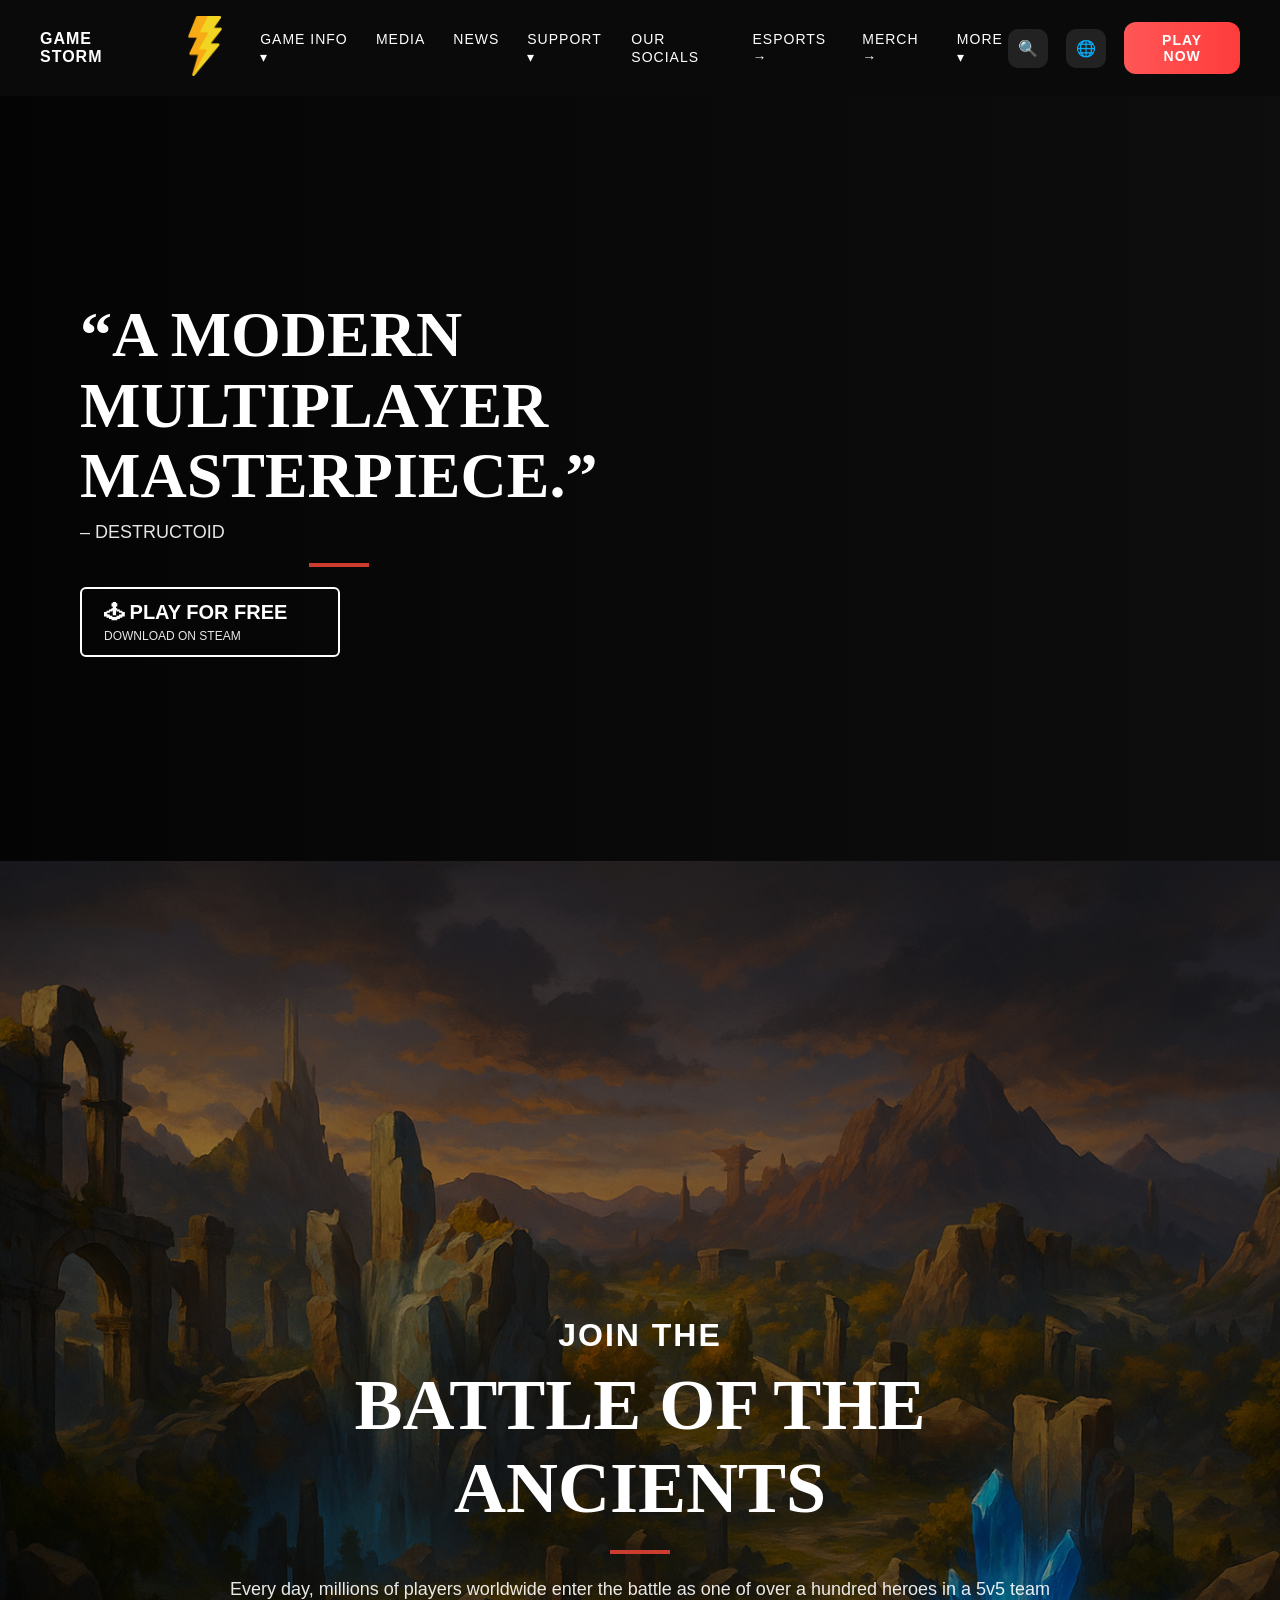
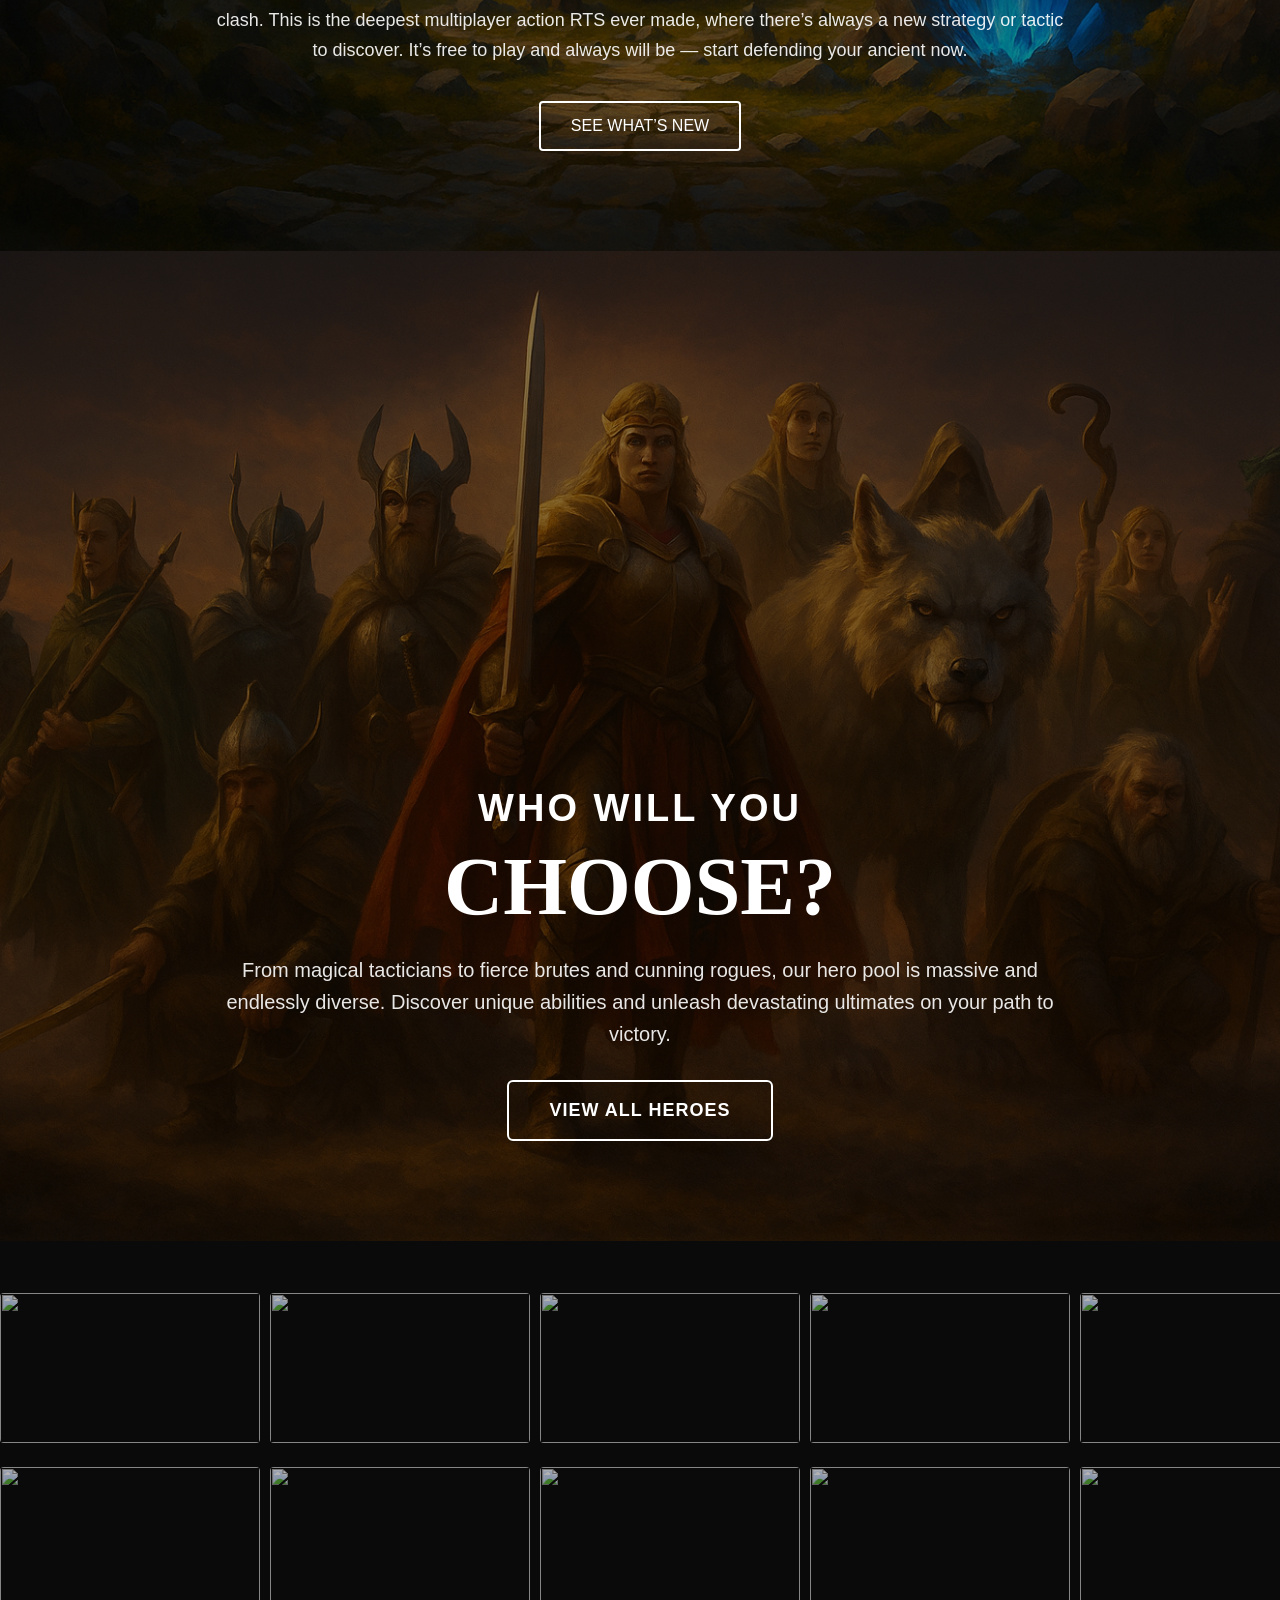
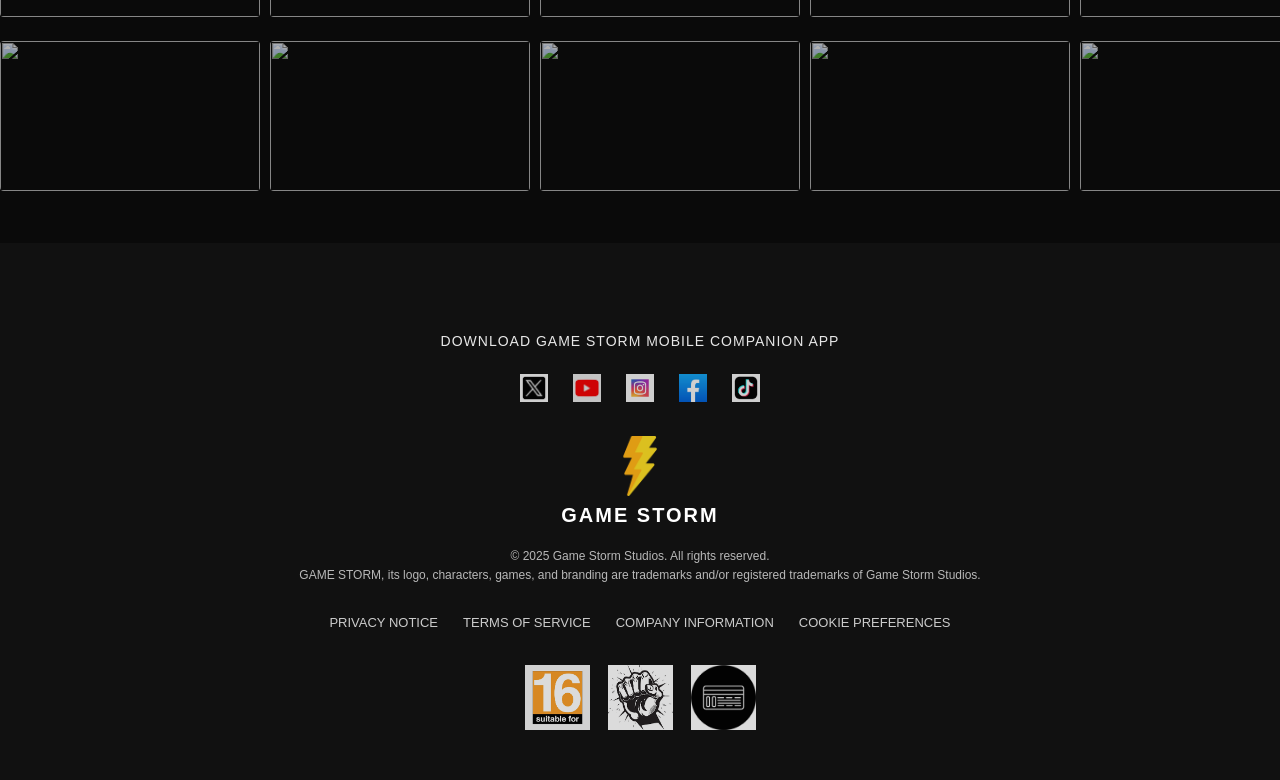
==== index.html @ b0ce5742 "Initial commit" ====
<!DOCTYPE html>
<html lang="en">

<head>
    <meta charset="UTF-8" />
    <meta name="viewport" content="width=device-width, initial-scale=1.0" />
    <link rel="stylesheet" href="style.css" />
    <title>GameStorm</title>
</head>

<body>
    <nav class="navbar">
        <div class="nav-left">

            <div class="logo">GAME STORM</div>
            <div class="logo"><img src="images/logo-icon.png" alt="" class="logo-icon"></div>

            <ul class="nav-links">

                <li class="dropdown">
                    <a href="#">GAME INFO ▾</a>
                    <ul class="dropdown-menu">
                        <li><a href="#">ABOUT</a></li>
                        <li><a href="#">AGENTS</a></li>
                        <li><a href="#">MAPS</a></li>
                    </ul>
                </li>

                <li><a href="#">MEDIA</a></li>
                <li><a href="#">NEWS</a></li>

                <li class="dropdown">
                    <a href="#">SUPPORT ▾</a>
                    <ul class="dropdown-menu">
                        <li><a href="#">SPECS</a></li>
                        <li><a href="#">SUPPORT →</a></li>
                        <li><a href="#">COMMUNITY CODE</a></li>
                    </ul>
                </li>

                <li><a href="#">OUR SOCIALS</a></li>
                <li><a href="#">ESPORTS →</a></li>
                <li><a href="#">MERCH →</a></li>

                <li class="dropdown">
                    <a href="#">MORE ▾</a>
                    <ul class="dropdown-menu">
                        <li><a href="#">CAREERS</a></li>
                        <li><a href="#">BLOG</a></li>
                    </ul>
                </li>

            </ul>
        </div>

        <div class="nav-right">
            <div class="icon search">🔍</div>
            <div class="icon globe">🌐</div>
            <button class="play-btn">PLAY NOW</button>
        </div>
    </nav>

    <section class="hero-section">

        <video class="bg-video" autoplay loop muted playsinline>
            <source src="images/videoplayback.mp4" type="video/mp4">
        </video>

        <div class="overlay"></div>

        <div class="hero-content">
            <h1>“A MODERN<br>MULTIPLAYER<br>MASTERPIECE.”</h1>
            <p class="author">– DESTRUCTOID</p>

            <div class="underline"></div>

            <button class="play-btn-hero">
                🕹 PLAY FOR FREE
                <span>DOWNLOAD ON STEAM</span>
            </button>
        </div>
    </section>

    <section class="ancients-section">
        <div class="ancients-bg"></div>

        <div class="ancients-content">
            <h3>JOIN THE</h3>
            <h1>BATTLE OF THE ANCIENTS</h1>

            <div class="underline"></div>

            <p>
                Every day, millions of players worldwide enter the battle as one of over a hundred
                heroes in a 5v5 team clash. This is the deepest multiplayer action RTS ever made,
                where there’s always a new strategy or tactic to discover. It’s free to play and
                always will be — start defending your ancient now.
            </p>

            <button class="see-news-btn">SEE WHAT’S NEW</button>
        </div>
    </section>

    <section class="choose-section">
        <div class="choose-bg"></div>

        <div class="choose-content">
            <h3>WHO WILL YOU</h3>
            <h1>CHOOSE?</h1>

            <p>
                From magical tacticians to fierce brutes and cunning rogues, our hero pool is massive
                and endlessly diverse. Discover unique abilities and unleash devastating ultimates
                on your path to victory.
            </p>

            <button class="view-heroes-btn">VIEW ALL HEROES</button>
        </div>
    </section>

    <section class="heroes-slider">

        <div class="heroes-container">

            <div class="slide-row row1">
                <div class="hero"><img
                        src="https://cdn.steamstatic.com/apps/dota2/images/dota_react/heroes/pudge.png"><span>PUDGE</span>
                </div>
                <div class="hero"><img
                        src="https://cdn.steamstatic.com/apps/dota2/images/dota_react/heroes/razor.png"><span>RAZOR</span>
                </div>
                <div class="hero"><img
                        src="https://cdn.steamstatic.com/apps/dota2/images/dota_react/heroes/sand_king.png"><span>SAND
                        KING</span></div>
                <div class="hero"><img
                        src="https://cdn.steamstatic.com/apps/dota2/images/dota_react/heroes/storm_spirit.png"><span>STORM
                        SPIRIT</span></div>
                <div class="hero"><img
                        src="https://cdn.steamstatic.com/apps/dota2/images/dota_react/heroes/sand_king.png"><span>SAND
                        KING</span></div>
                <div class="hero"><img
                        src="https://cdn.steamstatic.com/apps/dota2/images/dota_react/heroes/storm_spirit.png"><span>STORM
                        SPIRIT</span></div>

                <div class="hero"><img
                        src="https://cdn.steamstatic.com/apps/dota2/images/dota_react/heroes/pudge.png"><span>PUDGE</span>
                </div>
                <div class="hero"><img
                        src="https://cdn.steamstatic.com/apps/dota2/images/dota_react/heroes/razor.png"><span>RAZOR</span>
                </div>
                <div class="hero"><img
                        src="https://cdn.steamstatic.com/apps/dota2/images/dota_react/heroes/sand_king.png"><span>SAND
                        KING</span></div>
                <div class="hero"><img
                        src="https://cdn.steamstatic.com/apps/dota2/images/dota_react/heroes/storm_spirit.png"><span>STORM
                        SPIRIT</span></div>
                <div class="hero"><img
                        src="https://cdn.steamstatic.com/apps/dota2/images/dota_react/heroes/sand_king.png"><span>SAND
                        KING</span></div>
                <div class="hero"><img
                        src="https://cdn.steamstatic.com/apps/dota2/images/dota_react/heroes/storm_spirit.png"><span>STORM
                        SPIRIT</span></div>
            </div>

            <div class="slide-row row2">
                <div class="hero"><img
                        src="https://cdn.steamstatic.com/apps/dota2/images/dota_react/heroes/skeleton_king.png"><span>WRAITH
                        KING</span></div>
                <div class="hero"><img
                        src="https://cdn.steamstatic.com/apps/dota2/images/dota_react/heroes/batrider.png"><span>BATRIDER</span>
                </div>
                <div class="hero"><img
                        src="https://cdn.steamstatic.com/apps/dota2/images/dota_react/heroes/enigma.png"><span>ENIGMA</span>
                </div>
                <div class="hero"><img
                        src="https://cdn.steamstatic.com/apps/dota2/images/dota_react/heroes/lion.png"><span>LION</span>
                </div>
                <div class="hero"><img
                        src="https://cdn.steamstatic.com/apps/dota2/images/dota_react/heroes/enigma.png"><span>ENIGMA</span>
                </div>
                <div class="hero"><img
                        src="https://cdn.steamstatic.com/apps/dota2/images/dota_react/heroes/lion.png"><span>LION</span>
                </div>

                <div class="hero"><img
                        src="https://cdn.steamstatic.com/apps/dota2/images/dota_react/heroes/skeleton_king.png"><span>WRAITH
                        KING</span></div>
                <div class="hero"><img
                        src="https://cdn.steamstatic.com/apps/dota2/images/dota_react/heroes/batrider.png"><span>BATRIDER</span>
                </div>
                <div class="hero"><img
                        src="https://cdn.steamstatic.com/apps/dota2/images/dota_react/heroes/enigma.png"><span>ENIGMA</span>
                </div>
                <div class="hero"><img
                        src="https://cdn.steamstatic.com/apps/dota2/images/dota_react/heroes/lion.png"><span>LION</span>
                </div>
                <div class="hero"><img
                        src="https://cdn.steamstatic.com/apps/dota2/images/dota_react/heroes/enigma.png"><span>ENIGMA</span>
                </div>
                <div class="hero"><img
                        src="https://cdn.steamstatic.com/apps/dota2/images/dota_react/heroes/lion.png"><span>LION</span>
                </div>
            </div>

            <div class="slide-row row3">
                <div class="hero"><img
                        src="https://cdn.steamstatic.com/apps/dota2/images/dota_react/heroes/weaver.png"><span>WEAVER</span>
                </div>
                <div class="hero"><img
                        src="https://cdn.steamstatic.com/apps/dota2/images/dota_react/heroes/tinker.png"><span>TINKER</span>
                </div>
                <div class="hero"><img
                        src="https://cdn.steamstatic.com/apps/dota2/images/dota_react/heroes/bounty_hunter.png"><span>BOUNTY
                        HUNTER</span></div>
                <div class="hero"><img
                        src="https://cdn.steamstatic.com/apps/dota2/images/dota_react/heroes/death_prophet.png"><span>DEATH
                        PROPHET</span></div>
                <div class="hero"><img
                        src="https://cdn.steamstatic.com/apps/dota2/images/dota_react/heroes/luna.png"><span>LUNA</span>
                </div>
                <div class="hero"><img
                        src="https://cdn.steamstatic.com/apps/dota2/images/dota_react/heroes/crystal_maiden.png"><span>CRYSTAL
                        MAIDEN</span></div>
                <div class="hero"><img
                        src="https://cdn.steamstatic.com/apps/dota2/images/dota_react/heroes/weaver.png"><span>WEAVER</span>
                </div>
                <div class="hero"><img
                        src="https://cdn.steamstatic.com/apps/dota2/images/dota_react/heroes/tinker.png"><span>TINKER</span>
                </div>
                <div class="hero"><img
                        src="https://cdn.steamstatic.com/apps/dota2/images/dota_react/heroes/bounty_hunter.png"><span>BOUNTY
                        HUNTER</span></div>
                <div class="hero"><img
                        src="https://cdn.steamstatic.com/apps/dota2/images/dota_react/heroes/death_prophet.png"><span>DEATH
                        PROPHET</span></div>
                <div class="hero"><img
                        src="https://cdn.steamstatic.com/apps/dota2/images/dota_react/heroes/luna.png"><span>LUNA</span>
                </div>
                <div class="hero"><img
                        src="https://cdn.steamstatic.com/apps/dota2/images/dota_react/heroes/crystal_maiden.png"><span>CRYSTAL
                        MAIDEN</span></div>
            </div>

        </div>

    </section>

    <footer class="gs-footer">

        <div class="gs-footer-download">
            DOWNLOAD GAME STORM MOBILE COMPANION APP
        </div>

        <div class="gs-socials">
            <a href="#"><img src="images/x-icon.png" alt="Twitter"></a>
            <a href="#"><img src="images/youtube.jpeg" alt="YouTube"></a>
            <a href="#"><img src="images/insta-icon.avif" alt="Instagram"></a>
            <a href="#"><img src="images/facebook-icon.avif" alt="Facebook"></a>
            <a href="#"><img src="images/tiktok-icon.avif" alt="TikTok"></a>
        </div>

        <div class="gs-footer-logo">
            <img src="images/logo-icon.png" alt="Game Storm Logo">
            <h2>GAME STORM</h2>
        </div>

        <p class="gs-legal">
            © 2025 Game Storm Studios. All rights reserved.<br>
            GAME STORM, its logo, characters, games, and branding are trademarks and/or
            registered trademarks of Game Storm Studios.
        </p>

        <div class="gs-footer-links">
            <a href="#">PRIVACY NOTICE</a>
            <a href="#">TERMS OF SERVICE</a>
            <a href="#">COMPANY INFORMATION</a>
            <a href="#">COOKIE PREFERENCES</a>
        </div>

        <div class="gs-rating">
            <img src="images/16-icon.png" alt="16+ Rating">
            <img src="images/violence-icon.png" alt="Violence">
            <img src="images/in-game-purchase-icon.avif" alt="In-Game Purchases">
        </div>

    </footer>


</body>

</html>
---- style.css ----
* {
    margin: 0;
    padding: 0;
    box-sizing: border-box;
    font-family: Arial, sans-serif;
}

body {
    background: #111;
}

.navbar {
    width: 100%;
    padding: 16px 40px;
    background: #0a0a0a;
    display: flex;
    justify-content: space-between;
    align-items: center;
    color: white;
    position: sticky;
    top: 0;
}

.nav-left {
    display: flex;
    align-items: center;
    gap: 25px;
}

.logo {
    font-weight: bold;
    letter-spacing: 1px;
    cursor: pointer;
}

.logo-icon {
    height: 60px;
    width: 60px;
}

.nav-links {
    list-style: none;
    display: flex;
    gap: 28px;
}

.nav-links li a {
    color: #fff;
    text-decoration: none;
    font-size: 14px;
    letter-spacing: 1px;
    position: relative;
}

.nav-links li a::after {
    content: "";
    position: absolute;
    bottom: -5px;
    left: 0;
    width: 0;
    height: 2px;
    background: #e84855;
    transition: 0.3s;
}

.nav-links li a:hover::after {
    width: 100%;
}

.dropdown {
    position: relative;
}

.dropdown-menu {
    position: absolute;
    top: 30px;
    left: 0;
    background: #1b1b1b;
    padding: 15px 0;
    width: 180px;
    opacity: 0;
    transform: translateY(10px);
    pointer-events: none;
    transition: 0.25s ease-out;
}

.dropdown-menu li {
    list-style: none;
}

.dropdown-menu li a {
    padding: 10px 20px;
    display: block;
    font-size: 13px;
    color: #ddd;
}

.dropdown-menu li a:hover {
    background: #2c2c2c;
    color: white;
}

.dropdown:hover .dropdown-menu {
    opacity: 1;
    transform: translateY(0px);
    pointer-events: auto;
}

.nav-right {
    display: flex;
    align-items: center;
    gap: 18px;
}

.icon {
    background: #222;
    padding: 10px;
    border-radius: 10px;
    cursor: pointer;
    font-size: 16px;
}

.play-btn {
    background: linear-gradient(to right, #ff5656, #ff3c3c);
    border: none;
    padding: 10px 26px;
    border-radius: 12px;
    color: white;
    font-size: 14px;
    cursor: pointer;
    font-weight: bold;
    letter-spacing: 1px;
    transition: 0.2s;
}

.play-btn:hover {
    transform: scale(1.05);
}

.hero-section {
    position: relative;
    width: 100%;
    height: 85vh;
    overflow: hidden;
    color: #fff;
    display: flex;
    align-items: center;
    padding-left: 80px;
}

.bg-video {
    position: absolute;
    top: 0;
    left: 0;
    width: 100%;
    height: 100%;
    object-fit: cover;
    filter: brightness(70%);
    z-index: -2;
}

.overlay {
    position: absolute;
    top: 0;
    left: 0;
    width: 100%;
    height: 100%;
    background: linear-gradient(to right, rgba(0, 0, 0, 0.75), rgba(0, 0, 0, 0.2));
    z-index: -1;
}

.hero-content h1 {
    font-size: 64px;
    font-weight: 900;
    line-height: 1.1;
    margin-bottom: 10px;
    font-family: serif;
}

.author {
    font-size: 18px;
    margin-top: 10px;
    opacity: 0.9;
}

.underline {
    width: 70px;
    height: 4px;
    background: #d43c2a;
    margin-top: 15px;
    margin-bottom: 30px;
}

.play-btn-hero {
    background: transparent;
    color: white;
    border: 2px solid white;
    padding: 12px 22px;
    font-size: 20px;
    cursor: pointer;
    border-radius: 6px;
    transition: 0.3s;
    font-weight: bold;
    display: flex;
    flex-direction: column;
    width: 260px;
}

.play-btn-hero span {
    font-size: 12px;
    margin-top: 5px;
    font-weight: normal;
    opacity: 0.9;
}

.play-btn-hero:hover {
    background: rgba(255, 255, 255, 0.1);
    transform: scale(1.03);
}

.ancients-section {
    position: relative;
    width: 100%;
    height: 110vh;
    overflow: hidden;
    color: white;
    display: flex;
    align-items: flex-end;
    justify-content: center;
    padding-bottom: 80px;
}

.ancients-bg {
    position: absolute;
    top: 0;
    left: 0;
    width: 100%;
    height: 100%;
    background: url('images/ancient-bg.png') no-repeat center/cover;
    filter: brightness(55%);
    z-index: -1;
}

.ancients-content {
    text-align: center;
    max-width: 900px;
    padding: 20px;
}

.ancients-content h3 {
    font-size: 32px;
    font-weight: 700;
    letter-spacing: 2px;
}

.ancients-content h1 {
    font-size: 72px;
    font-weight: 900;
    font-family: serif;
    margin: 10px 0;
}

.underline {
    width: 60px;
    height: 4px;
    background: #cc3d2f;
    margin: 20px auto;
}

.ancients-content p {
    font-size: 18px;
    line-height: 1.7;
    opacity: 0.9;
}

.see-news-btn {
    margin-top: 35px;
    background: transparent;
    border: 2px solid white;
    padding: 14px 30px;
    font-size: 16px;
    cursor: pointer;
    border-radius: 4px;
    color: white;
    transition: 0.3s;
}

.see-news-btn:hover {
    background: rgba(255, 255, 255, 0.15);
    transform: scale(1.05);
}

.choose-section {
    position: relative;
    width: 100%;
    height: 110vh;
    overflow: hidden;
    color: white;
    display: flex;
    align-items: flex-end;
    justify-content: center;
    padding-bottom: 80px;
    margin-top: 0;
}

.choose-bg {
    position: absolute;
    top: 0;
    left: 0;
    width: 100%;
    height: 100%;
    background: url("images/poster.png") no-repeat center/cover;
    filter: brightness(55%);
    z-index: -1;
}

.choose-content {
    text-align: center;
    max-width: 900px;
    padding: 20px;
}

.choose-content h3 {
    font-size: 38px;
    font-weight: 700;
    letter-spacing: 3px;
}

.choose-content h1 {
    font-size: 82px;
    font-weight: 900;
    font-family: serif;
    margin: 10px 0 20px;
}

.choose-content p {
    font-size: 20px;
    line-height: 1.6;
    max-width: 850px;
    margin: auto;
    opacity: 0.9;
    margin-bottom: 30px;
}

.view-heroes-btn {
    background: transparent;
    border: 2px solid white;
    padding: 18px 40px;
    font-size: 18px;
    cursor: pointer;
    border-radius: 6px;
    color: white;
    transition: 0.3s ease;
    font-weight: bold;
    letter-spacing: 1px;
}

.view-heroes-btn:hover {
    background: rgba(255, 255, 255, 0.15);
    transform: scale(1.05);
}

.heroes-slider {
    width: 100%;
    background: #0a0a0a;
    padding: 40px 0;
    overflow: hidden;
}

.heroes-container {
    width: 100%;
    overflow: hidden;
}

.slide-row {
    display: flex;
    gap: 10px;
    padding: 12px 0;
    width: max-content;
}

.row1 {
    animation: slide-left 26s linear infinite;
}

.row2 {
    animation: slide-right 30s linear infinite;
}

.row3 {
    animation: slide-left 34s linear infinite;
}

.hero {
    position: relative;
    min-width: 260px;
    height: 150px;
    overflow: hidden;
    border-radius: 4px;
}

.hero img {
    width: 100%;
    height: 100%;
    object-fit: cover;
    transition: 0.3s;
    filter: brightness(70%);
}

.hero:hover img {
    transform: scale(1.08);
    filter: brightness(100%);
}

.hero span {
    position: absolute;
    bottom: 10px;
    left: 10px;
    color: #fff;
    font-weight: bold;
    font-size: 18px;
    opacity: 0;
    transition: 0.3s;
    text-shadow: 0px 0px 8px black;
}

.hero:hover span {
    opacity: 1;
}

@keyframes slide-left {
    0% {
        transform: translateX(0);
    }

    100% {
        transform: translateX(-50%);
    }
}

@keyframes slide-right {
    0% {
        transform: translateX(-50%);
    }

    100% {
        transform: translateX(0);
    }
}
.gs-footer {
    width: 100%;
    color: white;
    text-align: center;
    padding: 50px 20px;
    margin-top: 40px;
}

.gs-footer-download {
    font-size: 14px;
    letter-spacing: 1px;
    opacity: 0.9;
    margin-bottom: 25px;
}

.gs-socials {
    display: flex;
    justify-content: center;
    gap: 25px;
    margin-bottom: 30px;
}

.gs-socials img {
    width: 28px;
    height: 28px;
    opacity: 0.8;
    cursor: pointer;
    transition: 0.3s ease;
}

.gs-socials img:hover {
    opacity: 1;
    transform: scale(1.1);
}

.gs-footer-logo {
    margin: 20px 0 10px;
    display: flex;
    flex-direction: column;
    align-items: center;
    gap: 8px;
}

.gs-footer-logo img {
    width: 60px;
    opacity: 0.9;
}

.gs-footer-logo h2 {
    font-size: 20px;
    font-weight: 800;
    letter-spacing: 2px;
}

.gs-legal {
    font-size: 12px;
    opacity: 0.7;
    margin: 20px 0 30px;
    line-height: 1.6;
}

.gs-footer-links {
    display: flex;
    justify-content: center;
    gap: 25px;
    margin-bottom: 35px;
    flex-wrap: wrap;
}

.gs-footer-links a {
    color: #ccc;
    font-size: 13px;
    text-decoration: none;
    transition: 0.3s;
}

.gs-footer-links a:hover {
    color: white;
}

.gs-rating {
    display: flex;
    justify-content: center;
    gap: 18px;
}

.gs-rating img {
    width: 65px;
    height: auto;
    opacity: 0.85;
}
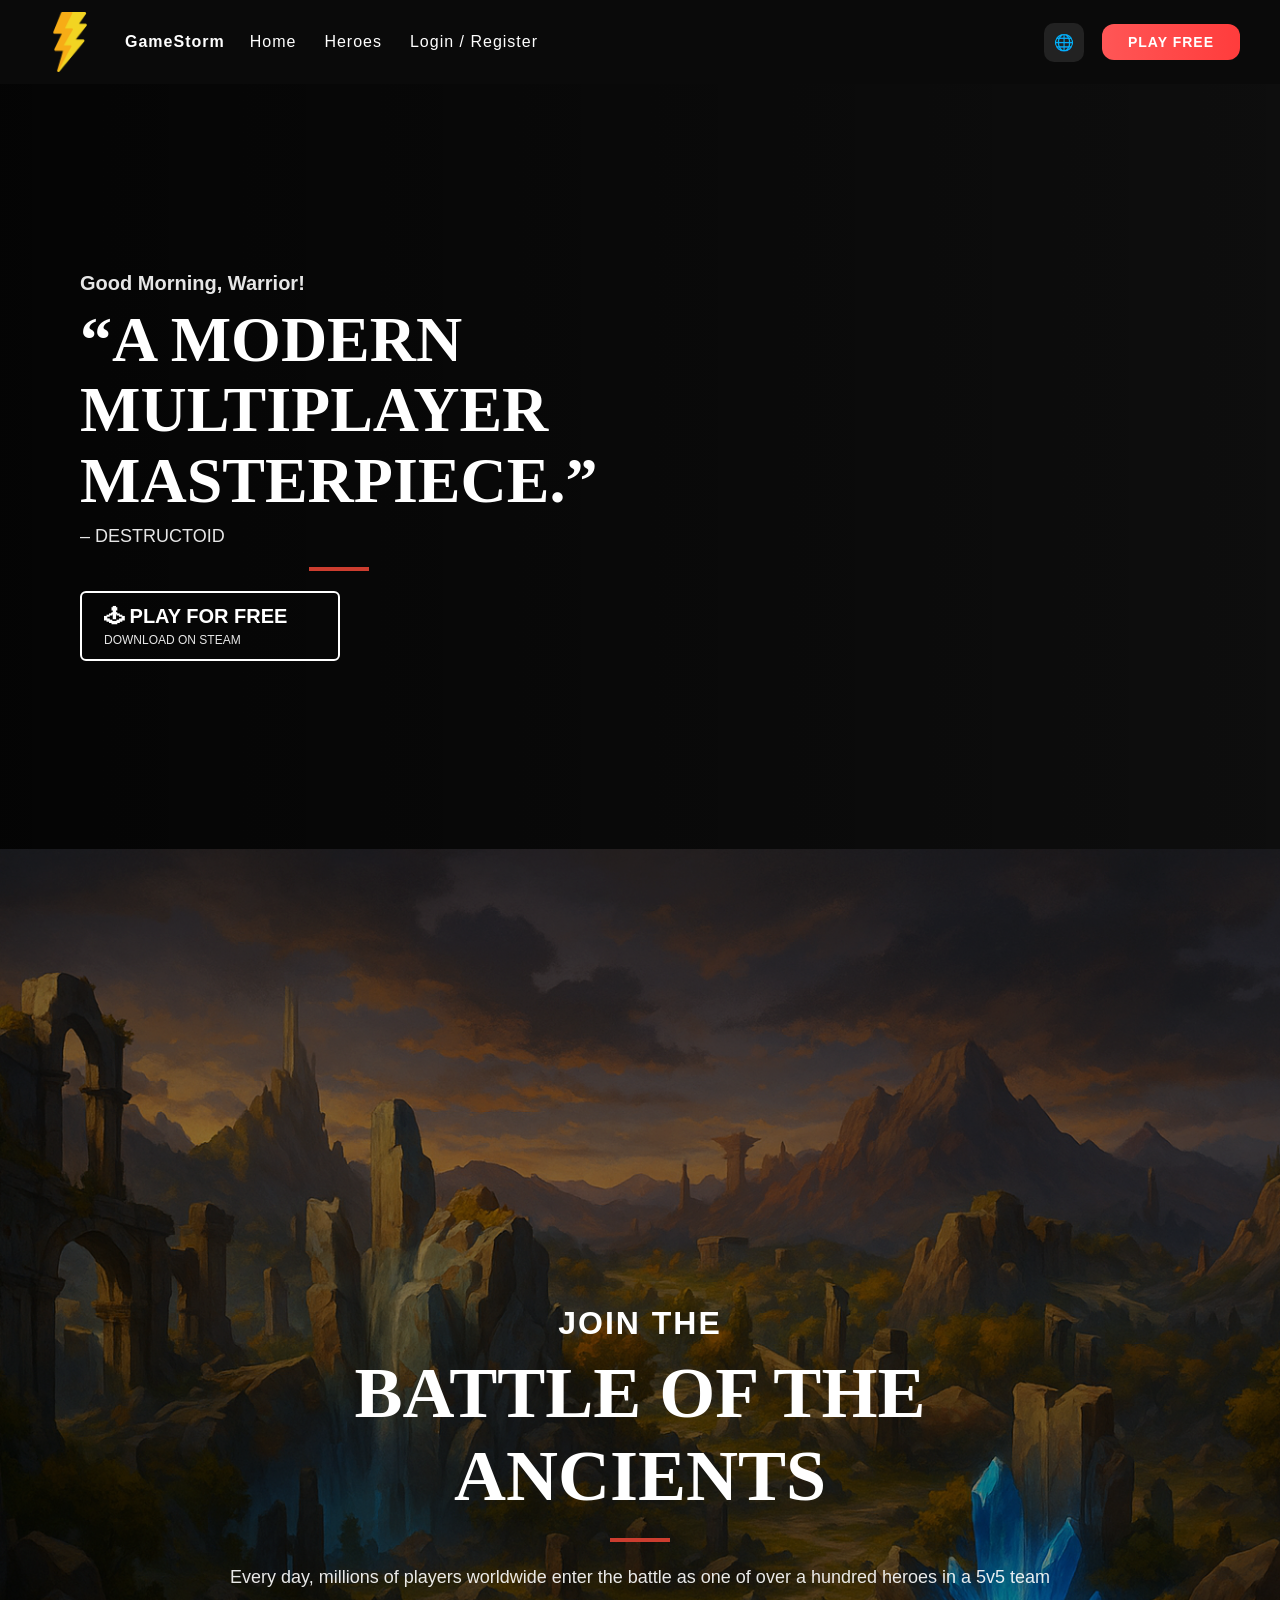
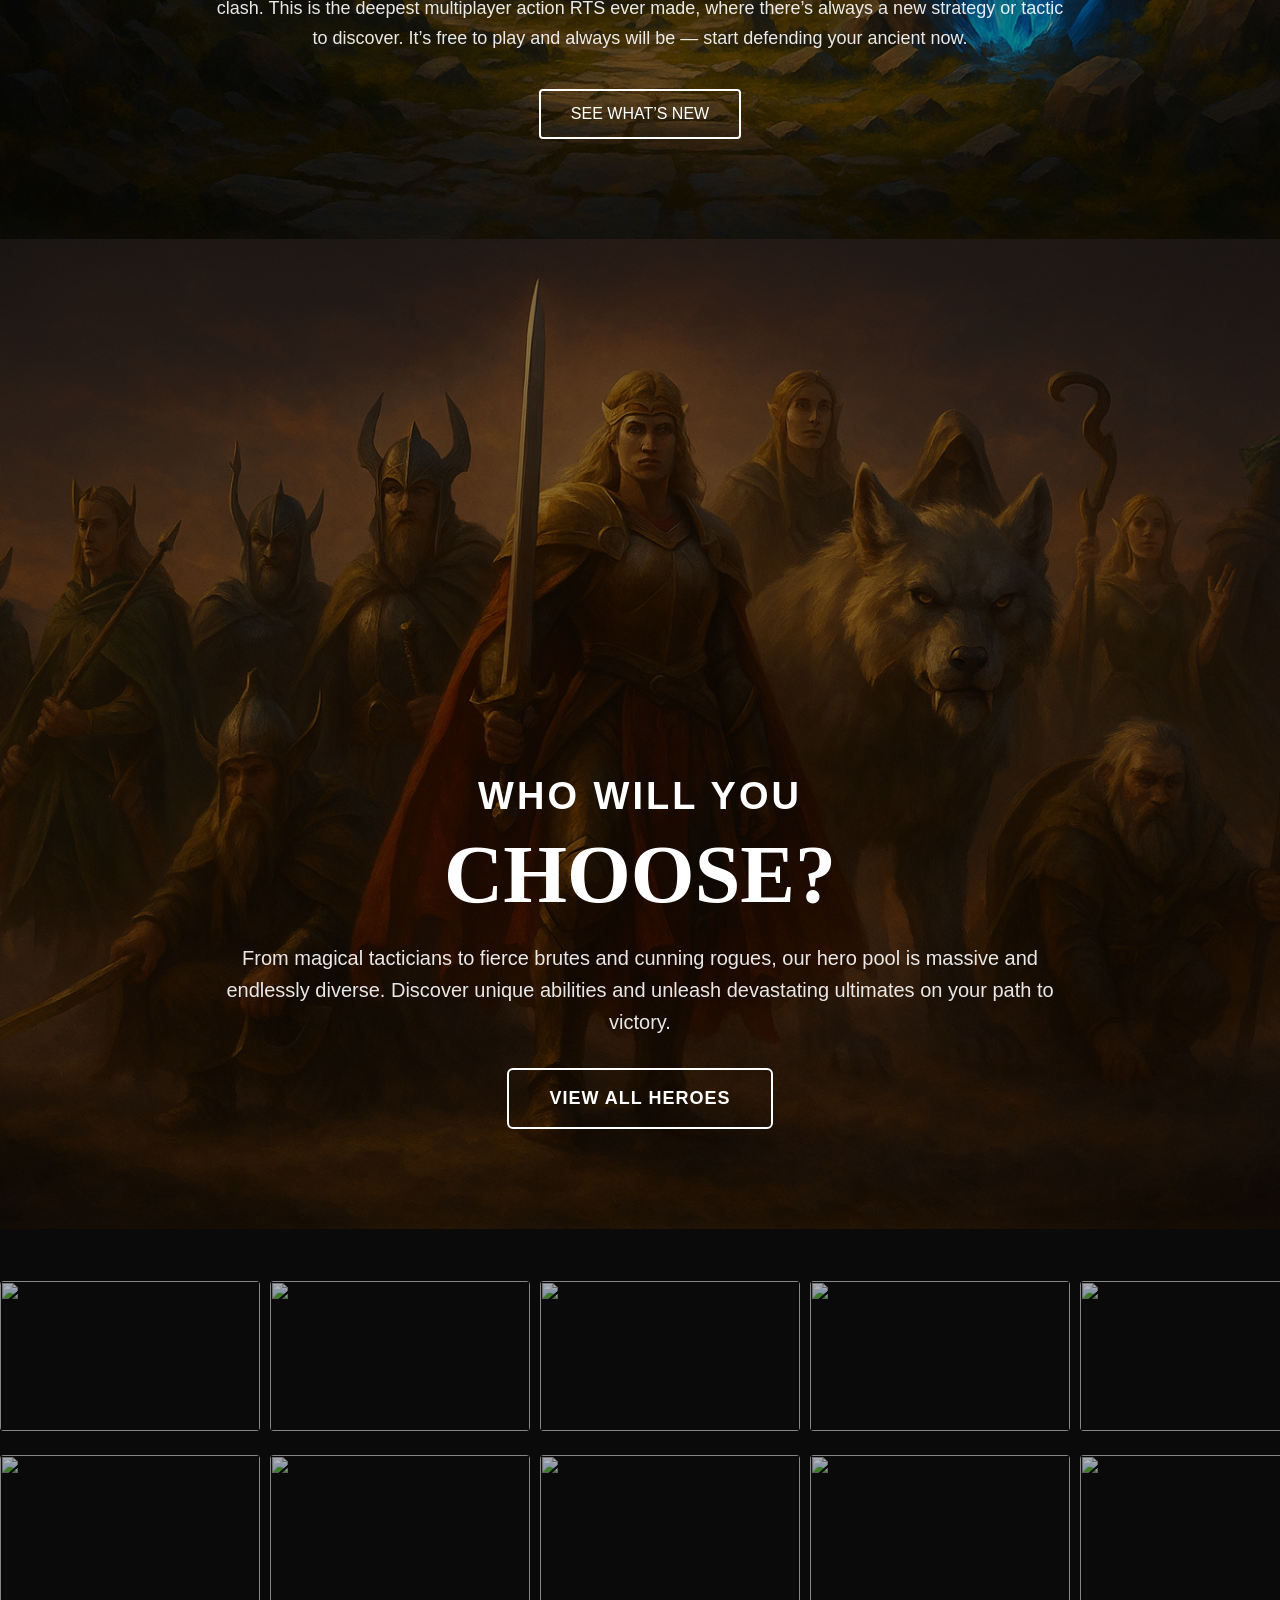
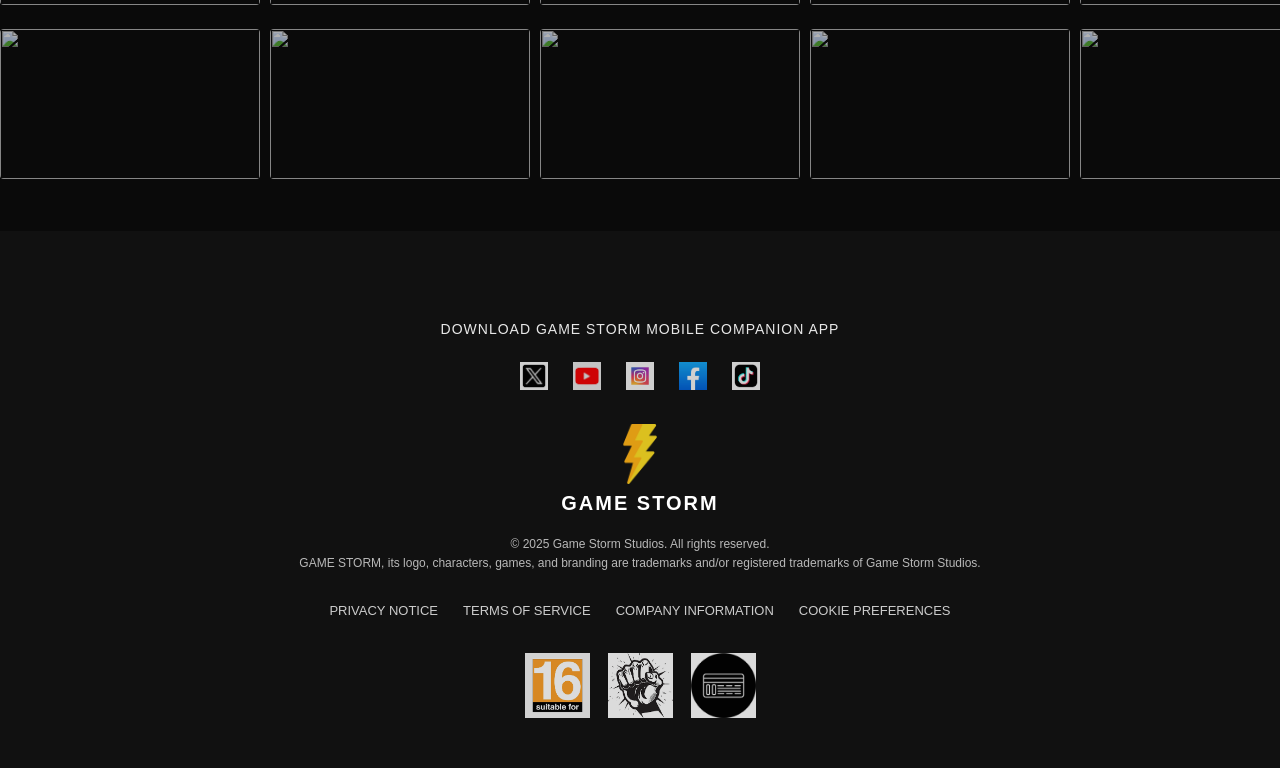
==== commit 91352a36: "final commit" ====
--- a/index.html
+++ b/index.html
@@ -2,288 +2,258 @@
 <html lang="en">
 
 <head>
-    <meta charset="UTF-8" />
-    <meta name="viewport" content="width=device-width, initial-scale=1.0" />
-    <link rel="stylesheet" href="style.css" />
-    <title>GameStorm</title>
+        <meta charset="UTF-8" />
+        <meta name="viewport" content="width=device-width, initial-scale=1.0" />
+        <link rel="stylesheet" href="style.css" />
+        <title>GameStorm</title>
 </head>
 
 <body>
-    <nav class="navbar">
-        <div class="nav-left">
-
-            <div class="logo">GAME STORM</div>
-            <div class="logo"><img src="images/logo-icon.png" alt="" class="logo-icon"></div>
-
-            <ul class="nav-links">
-
-                <li class="dropdown">
-                    <a href="#">GAME INFO ▾</a>
-                    <ul class="dropdown-menu">
-                        <li><a href="#">ABOUT</a></li>
-                        <li><a href="#">AGENTS</a></li>
-                        <li><a href="#">MAPS</a></li>
-                    </ul>
-                </li>
-
-                <li><a href="#">MEDIA</a></li>
-                <li><a href="#">NEWS</a></li>
-
-                <li class="dropdown">
-                    <a href="#">SUPPORT ▾</a>
-                    <ul class="dropdown-menu">
-                        <li><a href="#">SPECS</a></li>
-                        <li><a href="#">SUPPORT →</a></li>
-                        <li><a href="#">COMMUNITY CODE</a></li>
-                    </ul>
-                </li>
-
-                <li><a href="#">OUR SOCIALS</a></li>
-                <li><a href="#">ESPORTS →</a></li>
-                <li><a href="#">MERCH →</a></li>
-
-                <li class="dropdown">
-                    <a href="#">MORE ▾</a>
-                    <ul class="dropdown-menu">
-                        <li><a href="#">CAREERS</a></li>
-                        <li><a href="#">BLOG</a></li>
-                    </ul>
-                </li>
-
-            </ul>
-        </div>
-
-        <div class="nav-right">
-            <div class="icon search">🔍</div>
-            <div class="icon globe">🌐</div>
-            <button class="play-btn">PLAY NOW</button>
-        </div>
-    </nav>
-
-    <section class="hero-section">
-
-        <video class="bg-video" autoplay loop muted playsinline>
-            <source src="images/videoplayback.mp4" type="video/mp4">
-        </video>
-
-        <div class="overlay"></div>
-
-        <div class="hero-content">
-            <h1>“A MODERN<br>MULTIPLAYER<br>MASTERPIECE.”</h1>
-            <p class="author">– DESTRUCTOID</p>
-
-            <div class="underline"></div>
-
-            <button class="play-btn-hero">
-                🕹 PLAY FOR FREE
-                <span>DOWNLOAD ON STEAM</span>
-            </button>
-        </div>
-    </section>
-
-    <section class="ancients-section">
-        <div class="ancients-bg"></div>
-
-        <div class="ancients-content">
-            <h3>JOIN THE</h3>
-            <h1>BATTLE OF THE ANCIENTS</h1>
-
-            <div class="underline"></div>
-
-            <p>
-                Every day, millions of players worldwide enter the battle as one of over a hundred
-                heroes in a 5v5 team clash. This is the deepest multiplayer action RTS ever made,
-                where there’s always a new strategy or tactic to discover. It’s free to play and
-                always will be — start defending your ancient now.
-            </p>
-
-            <button class="see-news-btn">SEE WHAT’S NEW</button>
-        </div>
-    </section>
-
-    <section class="choose-section">
-        <div class="choose-bg"></div>
-
-        <div class="choose-content">
-            <h3>WHO WILL YOU</h3>
-            <h1>CHOOSE?</h1>
-
-            <p>
-                From magical tacticians to fierce brutes and cunning rogues, our hero pool is massive
-                and endlessly diverse. Discover unique abilities and unleash devastating ultimates
-                on your path to victory.
-            </p>
-
-            <button class="view-heroes-btn">VIEW ALL HEROES</button>
-        </div>
-    </section>
-
-    <section class="heroes-slider">
-
-        <div class="heroes-container">
-
-            <div class="slide-row row1">
-                <div class="hero"><img
-                        src="https://cdn.steamstatic.com/apps/dota2/images/dota_react/heroes/pudge.png"><span>PUDGE</span>
-                </div>
-                <div class="hero"><img
-                        src="https://cdn.steamstatic.com/apps/dota2/images/dota_react/heroes/razor.png"><span>RAZOR</span>
-                </div>
-                <div class="hero"><img
-                        src="https://cdn.steamstatic.com/apps/dota2/images/dota_react/heroes/sand_king.png"><span>SAND
-                        KING</span></div>
-                <div class="hero"><img
-                        src="https://cdn.steamstatic.com/apps/dota2/images/dota_react/heroes/storm_spirit.png"><span>STORM
-                        SPIRIT</span></div>
-                <div class="hero"><img
-                        src="https://cdn.steamstatic.com/apps/dota2/images/dota_react/heroes/sand_king.png"><span>SAND
-                        KING</span></div>
-                <div class="hero"><img
-                        src="https://cdn.steamstatic.com/apps/dota2/images/dota_react/heroes/storm_spirit.png"><span>STORM
-                        SPIRIT</span></div>
-
-                <div class="hero"><img
-                        src="https://cdn.steamstatic.com/apps/dota2/images/dota_react/heroes/pudge.png"><span>PUDGE</span>
-                </div>
-                <div class="hero"><img
-                        src="https://cdn.steamstatic.com/apps/dota2/images/dota_react/heroes/razor.png"><span>RAZOR</span>
-                </div>
-                <div class="hero"><img
-                        src="https://cdn.steamstatic.com/apps/dota2/images/dota_react/heroes/sand_king.png"><span>SAND
-                        KING</span></div>
-                <div class="hero"><img
-                        src="https://cdn.steamstatic.com/apps/dota2/images/dota_react/heroes/storm_spirit.png"><span>STORM
-                        SPIRIT</span></div>
-                <div class="hero"><img
-                        src="https://cdn.steamstatic.com/apps/dota2/images/dota_react/heroes/sand_king.png"><span>SAND
-                        KING</span></div>
-                <div class="hero"><img
-                        src="https://cdn.steamstatic.com/apps/dota2/images/dota_react/heroes/storm_spirit.png"><span>STORM
-                        SPIRIT</span></div>
-            </div>
-
-            <div class="slide-row row2">
-                <div class="hero"><img
-                        src="https://cdn.steamstatic.com/apps/dota2/images/dota_react/heroes/skeleton_king.png"><span>WRAITH
-                        KING</span></div>
-                <div class="hero"><img
-                        src="https://cdn.steamstatic.com/apps/dota2/images/dota_react/heroes/batrider.png"><span>BATRIDER</span>
-                </div>
-                <div class="hero"><img
-                        src="https://cdn.steamstatic.com/apps/dota2/images/dota_react/heroes/enigma.png"><span>ENIGMA</span>
-                </div>
-                <div class="hero"><img
-                        src="https://cdn.steamstatic.com/apps/dota2/images/dota_react/heroes/lion.png"><span>LION</span>
-                </div>
-                <div class="hero"><img
-                        src="https://cdn.steamstatic.com/apps/dota2/images/dota_react/heroes/enigma.png"><span>ENIGMA</span>
-                </div>
-                <div class="hero"><img
-                        src="https://cdn.steamstatic.com/apps/dota2/images/dota_react/heroes/lion.png"><span>LION</span>
-                </div>
-
-                <div class="hero"><img
-                        src="https://cdn.steamstatic.com/apps/dota2/images/dota_react/heroes/skeleton_king.png"><span>WRAITH
-                        KING</span></div>
-                <div class="hero"><img
-                        src="https://cdn.steamstatic.com/apps/dota2/images/dota_react/heroes/batrider.png"><span>BATRIDER</span>
-                </div>
-                <div class="hero"><img
-                        src="https://cdn.steamstatic.com/apps/dota2/images/dota_react/heroes/enigma.png"><span>ENIGMA</span>
-                </div>
-                <div class="hero"><img
-                        src="https://cdn.steamstatic.com/apps/dota2/images/dota_react/heroes/lion.png"><span>LION</span>
-                </div>
-                <div class="hero"><img
-                        src="https://cdn.steamstatic.com/apps/dota2/images/dota_react/heroes/enigma.png"><span>ENIGMA</span>
-                </div>
-                <div class="hero"><img
-                        src="https://cdn.steamstatic.com/apps/dota2/images/dota_react/heroes/lion.png"><span>LION</span>
-                </div>
-            </div>
-
-            <div class="slide-row row3">
-                <div class="hero"><img
-                        src="https://cdn.steamstatic.com/apps/dota2/images/dota_react/heroes/weaver.png"><span>WEAVER</span>
-                </div>
-                <div class="hero"><img
-                        src="https://cdn.steamstatic.com/apps/dota2/images/dota_react/heroes/tinker.png"><span>TINKER</span>
-                </div>
-                <div class="hero"><img
-                        src="https://cdn.steamstatic.com/apps/dota2/images/dota_react/heroes/bounty_hunter.png"><span>BOUNTY
-                        HUNTER</span></div>
-                <div class="hero"><img
-                        src="https://cdn.steamstatic.com/apps/dota2/images/dota_react/heroes/death_prophet.png"><span>DEATH
-                        PROPHET</span></div>
-                <div class="hero"><img
-                        src="https://cdn.steamstatic.com/apps/dota2/images/dota_react/heroes/luna.png"><span>LUNA</span>
-                </div>
-                <div class="hero"><img
-                        src="https://cdn.steamstatic.com/apps/dota2/images/dota_react/heroes/crystal_maiden.png"><span>CRYSTAL
-                        MAIDEN</span></div>
-                <div class="hero"><img
-                        src="https://cdn.steamstatic.com/apps/dota2/images/dota_react/heroes/weaver.png"><span>WEAVER</span>
-                </div>
-                <div class="hero"><img
-                        src="https://cdn.steamstatic.com/apps/dota2/images/dota_react/heroes/tinker.png"><span>TINKER</span>
-                </div>
-                <div class="hero"><img
-                        src="https://cdn.steamstatic.com/apps/dota2/images/dota_react/heroes/bounty_hunter.png"><span>BOUNTY
-                        HUNTER</span></div>
-                <div class="hero"><img
-                        src="https://cdn.steamstatic.com/apps/dota2/images/dota_react/heroes/death_prophet.png"><span>DEATH
-                        PROPHET</span></div>
-                <div class="hero"><img
-                        src="https://cdn.steamstatic.com/apps/dota2/images/dota_react/heroes/luna.png"><span>LUNA</span>
-                </div>
-                <div class="hero"><img
-                        src="https://cdn.steamstatic.com/apps/dota2/images/dota_react/heroes/crystal_maiden.png"><span>CRYSTAL
-                        MAIDEN</span></div>
-            </div>
-
-        </div>
-
-    </section>
-
-    <footer class="gs-footer">
-
-        <div class="gs-footer-download">
-            DOWNLOAD GAME STORM MOBILE COMPANION APP
-        </div>
-
-        <div class="gs-socials">
-            <a href="#"><img src="images/x-icon.png" alt="Twitter"></a>
-            <a href="#"><img src="images/youtube.jpeg" alt="YouTube"></a>
-            <a href="#"><img src="images/insta-icon.avif" alt="Instagram"></a>
-            <a href="#"><img src="images/facebook-icon.avif" alt="Facebook"></a>
-            <a href="#"><img src="images/tiktok-icon.avif" alt="TikTok"></a>
-        </div>
-
-        <div class="gs-footer-logo">
-            <img src="images/logo-icon.png" alt="Game Storm Logo">
-            <h2>GAME STORM</h2>
-        </div>
-
-        <p class="gs-legal">
-            © 2025 Game Storm Studios. All rights reserved.<br>
-            GAME STORM, its logo, characters, games, and branding are trademarks and/or
-            registered trademarks of Game Storm Studios.
-        </p>
-
-        <div class="gs-footer-links">
-            <a href="#">PRIVACY NOTICE</a>
-            <a href="#">TERMS OF SERVICE</a>
-            <a href="#">COMPANY INFORMATION</a>
-            <a href="#">COOKIE PREFERENCES</a>
-        </div>
-
-        <div class="gs-rating">
-            <img src="images/16-icon.png" alt="16+ Rating">
-            <img src="images/violence-icon.png" alt="Violence">
-            <img src="images/in-game-purchase-icon.avif" alt="In-Game Purchases">
-        </div>
-
-    </footer>
+        <nav class="navbar">
+                <div class="nav-left">
+                        <img src="images/logo-icon.png" alt="Dota 2 Logo" class="logo-icon">
+                        <div class="logo">GameStorm</div>
+
+                        <ul class="nav-links">
+                                <li><a href="index.html">Home</a></li>
+                                <li><a href="heroes.html">Heroes</a></li>
+                                <li><a href="login.html">Login / Register</a></li>
+                        </ul>
+                </div>
+
+                <div class="nav-right">
+                        <div class="icon">🌐</div>
+                        <button class="play-btn">PLAY FREE</button>
+                </div>
+        </nav>
+
+
+        <section class="hero-section">
+
+                <video class="bg-video" autoplay loop muted playsinline>
+                        <source src="images/videoplayback (online-video-cutter.com).mp4" type="video/mp4">
+                </video>
+
+                <div class="overlay"></div>
+
+                <div class="hero-content">
+                        <h2 id="greeting-text" style="font-size: 20px; margin-bottom: 10px; opacity: 0.9;"></h2>
+                        <h1>“A MODERN<br>MULTIPLAYER<br>MASTERPIECE.”</h1>
+                        <p class="author">– DESTRUCTOID</p>
+
+                        <div class="underline"></div>
+
+                        <button class="play-btn-hero">
+                                🕹 PLAY FOR FREE
+                                <span>DOWNLOAD ON STEAM</span>
+                        </button>
+                </div>
+        </section>
+
+        <section class="ancients-section">
+                <div class="ancients-bg"></div>
+
+                <div class="ancients-content">
+                        <h3>JOIN THE</h3>
+                        <h1>BATTLE OF THE ANCIENTS</h1>
+
+                        <div class="underline"></div>
+
+                        <p>
+                                Every day, millions of players worldwide enter the battle as one of over a hundred
+                                heroes in a 5v5 team clash. This is the deepest multiplayer action RTS ever made,
+                                where there’s always a new strategy or tactic to discover. It’s free to play and
+                                always will be — start defending your ancient now.
+                        </p>
+
+                        <button class="see-news-btn">SEE WHAT’S NEW</button>
+                </div>
+        </section>
+
+        <section class="choose-section">
+                <div class="choose-bg"></div>
+
+                <div class="choose-content">
+                        <h3>WHO WILL YOU</h3>
+                        <h1>CHOOSE?</h1>
+
+                        <p>
+                                From magical tacticians to fierce brutes and cunning rogues, our hero pool is massive
+                                and endlessly diverse. Discover unique abilities and unleash devastating ultimates
+                                on your path to victory.
+                        </p>
+
+                        <button class="view-heroes-btn">VIEW ALL HEROES</button>
+                </div>
+        </section>
+
+        <section class="heroes-slider">
+
+                <div class="heroes-container">
+
+                        <div class="slide-row row1">
+                                <div class="hero"><img
+                                                src="https://cdn.steamstatic.com/apps/dota2/images/dota_react/heroes/pudge.png"><span>PUDGE</span>
+                                </div>
+                                <div class="hero"><img
+                                                src="https://cdn.steamstatic.com/apps/dota2/images/dota_react/heroes/razor.png"><span>RAZOR</span>
+                                </div>
+                                <div class="hero"><img
+                                                src="https://cdn.steamstatic.com/apps/dota2/images/dota_react/heroes/sand_king.png"><span>SAND
+                                                KING</span></div>
+                                <div class="hero"><img
+                                                src="https://cdn.steamstatic.com/apps/dota2/images/dota_react/heroes/storm_spirit.png"><span>STORM
+                                                SPIRIT</span></div>
+                                <div class="hero"><img
+                                                src="https://cdn.steamstatic.com/apps/dota2/images/dota_react/heroes/sand_king.png"><span>SAND
+                                                KING</span></div>
+                                <div class="hero"><img
+                                                src="https://cdn.steamstatic.com/apps/dota2/images/dota_react/heroes/storm_spirit.png"><span>STORM
+                                                SPIRIT</span></div>
+
+                                <div class="hero"><img
+                                                src="https://cdn.steamstatic.com/apps/dota2/images/dota_react/heroes/pudge.png"><span>PUDGE</span>
+                                </div>
+                                <div class="hero"><img
+                                                src="https://cdn.steamstatic.com/apps/dota2/images/dota_react/heroes/razor.png"><span>RAZOR</span>
+                                </div>
+                                <div class="hero"><img
+                                                src="https://cdn.steamstatic.com/apps/dota2/images/dota_react/heroes/sand_king.png"><span>SAND
+                                                KING</span></div>
+                                <div class="hero"><img
+                                                src="https://cdn.steamstatic.com/apps/dota2/images/dota_react/heroes/storm_spirit.png"><span>STORM
+                                                SPIRIT</span></div>
+                                <div class="hero"><img
+                                                src="https://cdn.steamstatic.com/apps/dota2/images/dota_react/heroes/sand_king.png"><span>SAND
+                                                KING</span></div>
+                                <div class="hero"><img
+                                                src="https://cdn.steamstatic.com/apps/dota2/images/dota_react/heroes/storm_spirit.png"><span>STORM
+                                                SPIRIT</span></div>
+                        </div>
+
+                        <div class="slide-row row2">
+                                <div class="hero"><img
+                                                src="https://cdn.steamstatic.com/apps/dota2/images/dota_react/heroes/skeleton_king.png"><span>WRAITH
+                                                KING</span></div>
+                                <div class="hero"><img
+                                                src="https://cdn.steamstatic.com/apps/dota2/images/dota_react/heroes/batrider.png"><span>BATRIDER</span>
+                                </div>
+                                <div class="hero"><img
+                                                src="https://cdn.steamstatic.com/apps/dota2/images/dota_react/heroes/enigma.png"><span>ENIGMA</span>
+                                </div>
+                                <div class="hero"><img
+                                                src="https://cdn.steamstatic.com/apps/dota2/images/dota_react/heroes/lion.png"><span>LION</span>
+                                </div>
+                                <div class="hero"><img
+                                                src="https://cdn.steamstatic.com/apps/dota2/images/dota_react/heroes/enigma.png"><span>ENIGMA</span>
+                                </div>
+                                <div class="hero"><img
+                                                src="https://cdn.steamstatic.com/apps/dota2/images/dota_react/heroes/lion.png"><span>LION</span>
+                                </div>
+
+                                <div class="hero"><img
+                                                src="https://cdn.steamstatic.com/apps/dota2/images/dota_react/heroes/skeleton_king.png"><span>WRAITH
+                                                KING</span></div>
+                                <div class="hero"><img
+                                                src="https://cdn.steamstatic.com/apps/dota2/images/dota_react/heroes/batrider.png"><span>BATRIDER</span>
+                                </div>
+                                <div class="hero"><img
+                                                src="https://cdn.steamstatic.com/apps/dota2/images/dota_react/heroes/enigma.png"><span>ENIGMA</span>
+                                </div>
+                                <div class="hero"><img
+                                                src="https://cdn.steamstatic.com/apps/dota2/images/dota_react/heroes/lion.png"><span>LION</span>
+                                </div>
+                                <div class="hero"><img
+                                                src="https://cdn.steamstatic.com/apps/dota2/images/dota_react/heroes/enigma.png"><span>ENIGMA</span>
+                                </div>
+                                <div class="hero"><img
+                                                src="https://cdn.steamstatic.com/apps/dota2/images/dota_react/heroes/lion.png"><span>LION</span>
+                                </div>
+                        </div>
+
+                        <div class="slide-row row3">
+                                <div class="hero"><img
+                                                src="https://cdn.steamstatic.com/apps/dota2/images/dota_react/heroes/weaver.png"><span>WEAVER</span>
+                                </div>
+                                <div class="hero"><img
+                                                src="https://cdn.steamstatic.com/apps/dota2/images/dota_react/heroes/tinker.png"><span>TINKER</span>
+                                </div>
+                                <div class="hero"><img
+                                                src="https://cdn.steamstatic.com/apps/dota2/images/dota_react/heroes/bounty_hunter.png"><span>BOUNTY
+                                                HUNTER</span></div>
+                                <div class="hero"><img
+                                                src="https://cdn.steamstatic.com/apps/dota2/images/dota_react/heroes/death_prophet.png"><span>DEATH
+                                                PROPHET</span></div>
+                                <div class="hero"><img
+                                                src="https://cdn.steamstatic.com/apps/dota2/images/dota_react/heroes/luna.png"><span>LUNA</span>
+                                </div>
+                                <div class="hero"><img
+                                                src="https://cdn.steamstatic.com/apps/dota2/images/dota_react/heroes/crystal_maiden.png"><span>CRYSTAL
+                                                MAIDEN</span></div>
+                                <div class="hero"><img
+                                                src="https://cdn.steamstatic.com/apps/dota2/images/dota_react/heroes/weaver.png"><span>WEAVER</span>
+                                </div>
+                                <div class="hero"><img
+                                                src="https://cdn.steamstatic.com/apps/dota2/images/dota_react/heroes/tinker.png"><span>TINKER</span>
+                                </div>
+                                <div class="hero"><img
+                                                src="https://cdn.steamstatic.com/apps/dota2/images/dota_react/heroes/bounty_hunter.png"><span>BOUNTY
+                                                HUNTER</span></div>
+                                <div class="hero"><img
+                                                src="https://cdn.steamstatic.com/apps/dota2/images/dota_react/heroes/death_prophet.png"><span>DEATH
+                                                PROPHET</span></div>
+                                <div class="hero"><img
+                                                src="https://cdn.steamstatic.com/apps/dota2/images/dota_react/heroes/luna.png"><span>LUNA</span>
+                                </div>
+                                <div class="hero"><img
+                                                src="https://cdn.steamstatic.com/apps/dota2/images/dota_react/heroes/crystal_maiden.png"><span>CRYSTAL
+                                                MAIDEN</span></div>
+                        </div>
+
+                </div>
+
+        </section>
+
+        <footer class="gs-footer">
+
+                <div class="gs-footer-download">
+                        DOWNLOAD GAME STORM MOBILE COMPANION APP
+                </div>
+
+                <div class="gs-socials">
+                        <a href="#"><img src="images/x-icon.png" alt="Twitter"></a>
+                        <a href="#"><img src="images/youtube.jpeg" alt="YouTube"></a>
+                        <a href="#"><img src="images/insta-icon.avif" alt="Instagram"></a>
+                        <a href="#"><img src="images/facebook-icon.avif" alt="Facebook"></a>
+                        <a href="#"><img src="images/tiktok-icon.avif" alt="TikTok"></a>
+                </div>
+
+                <div class="gs-footer-logo">
+                        <img src="images/logo-icon.png" alt="Game Storm Logo">
+                        <h2>GAME STORM</h2>
+                </div>
+
+                <p class="gs-legal">
+                        © 2025 Game Storm Studios. All rights reserved.<br>
+                        GAME STORM, its logo, characters, games, and branding are trademarks and/or
+                        registered trademarks of Game Storm Studios.
+                </p>
+
+                <div class="gs-footer-links">
+                        <a href="#">PRIVACY NOTICE</a>
+                        <a href="#">TERMS OF SERVICE</a>
+                        <a href="#">COMPANY INFORMATION</a>
+                        <a href="#">COOKIE PREFERENCES</a>
+                </div>
+
+                <div class="gs-rating">
+                        <img src="images/16-icon.png" alt="16+ Rating">
+                        <img src="images/violence-icon.png" alt="Violence">
+                        <img src="images/in-game-purchase-icon.avif" alt="In-Game Purchases">
+                </div>
+
+        </footer>
+        <script src="script.js"></script>
 
 
 </body>
--- a/style.css
+++ b/style.css
@@ -10,15 +10,16 @@
 }
 
 .navbar {
-    width: 100%;
-    padding: 16px 40px;
+    position: sticky;
+    width: 100%;
+    padding: 12px 40px;
     background: #0a0a0a;
     display: flex;
     justify-content: space-between;
     align-items: center;
     color: white;
-    position: sticky;
     top: 0;
+    z-index: 1000;
 }
 
 .nav-left {
@@ -47,7 +48,7 @@
 .nav-links li a {
     color: #fff;
     text-decoration: none;
-    font-size: 14px;
+    font-size: 16px;
     letter-spacing: 1px;
     position: relative;
 }
@@ -447,6 +448,7 @@
         transform: translateX(0);
     }
 }
+
 .gs-footer {
     width: 100%;
     color: white;
@@ -537,4 +539,435 @@
     width: 65px;
     height: auto;
     opacity: 0.85;
+}
+
+@media (max-width: 1200px) {
+    .navbar {
+        padding: 14px 24px;
+    }
+
+    .hero-section {
+        padding: 0 40px;
+    }
+
+    .hero-content h1 {
+        font-size: 54px;
+    }
+
+    .ancients-content h1 {
+        font-size: 60px;
+    }
+
+    .choose-content h1 {
+        font-size: 64px;
+    }
+}
+
+@media (max-width: 992px) {
+    .nav-links {
+        gap: 18px;
+        font-size: 13px;
+    }
+
+    .logo-icon {
+        height: 50px;
+        width: 50px;
+    }
+
+    .hero-section {
+        padding: 40px 30px;
+        align-items: flex-end;
+    }
+
+    .hero-content h1 {
+        font-size: 42px;
+    }
+
+    .author {
+        font-size: 16px;
+    }
+
+    .ancients-section,
+    .choose-section {
+        padding: 60px 24px;
+        align-items: center;
+    }
+
+    .ancients-content h1 {
+        font-size: 46px;
+    }
+
+    .choose-content h1 {
+        font-size: 50px;
+    }
+
+    .ancients-content p,
+    .choose-content p {
+        font-size: 17px;
+    }
+
+    .hero {
+        min-width: 220px;
+        height: 140px;
+    }
+}
+
+@media (max-width: 768px) {
+    .navbar {
+        flex-direction: column;
+        align-items: flex-start;
+        padding: 12px 16px;
+        gap: 10px;
+    }
+
+    .nav-left {
+        width: 100%;
+        justify-content: space-between;
+        gap: 12px;
+    }
+
+    .nav-links {
+        width: 100%;
+        gap: 12px;
+    }
+
+    .nav-right {
+        align-self: flex-end;
+        gap: 10px;
+    }
+
+    .hero-section {
+        padding: 32px 18px;
+        min-height: 70vh;
+        align-items: flex-end;
+    }
+
+    .hero-content h1 {
+        font-size: 34px;
+    }
+
+    .play-btn-hero {
+        width: 220px;
+        font-size: 16px;
+    }
+
+    .ancients-content h3,
+    .choose-content h3 {
+        font-size: 24px;
+    }
+
+    .ancients-content h1 {
+        font-size: 38px;
+    }
+
+    .choose-content h1 {
+        font-size: 40px;
+    }
+
+    .ancients-content p,
+    .choose-content p {
+        font-size: 15px;
+    }
+
+    .hero {
+        min-width: 190px;
+        height: 130px;
+    }
+
+    .gs-footer {
+        padding: 40px 16px;
+    }
+}
+
+@media (max-width: 480px) {
+    .navbar {
+        padding: 10px 12px;
+    }
+
+    .nav-left {
+        gap: 8px;
+    }
+
+    .nav-links {
+        gap: 8px;
+        font-size: 11px;
+    }
+
+    .icon {
+        padding: 6px;
+        font-size: 13px;
+    }
+
+    .play-btn {
+        padding: 8px 14px;
+        font-size: 11px;
+    }
+
+    .hero-section {
+        padding: 28px 14px;
+        min-height: 65vh;
+    }
+
+    .hero-content h1 {
+        font-size: 28px;
+    }
+
+    .underline {
+        width: 50px;
+        margin-top: 12px;
+        margin-bottom: 22px;
+    }
+
+    .play-btn-hero {
+        width: 100%;
+        font-size: 15px;
+    }
+
+    .ancients-content h1 {
+        font-size: 30px;
+    }
+
+    .choose-content h1 {
+        font-size: 32px;
+    }
+
+    .ancients-content p,
+    .choose-content p {
+        font-size: 14px;
+    }
+
+    .hero {
+        min-width: 160px;
+        height: 115px;
+    }
+
+    .gs-footer-download {
+        font-size: 12px;
+    }
+
+    .gs-footer-links a {
+        font-size: 11px;
+    }
+
+    .gs-rating img {
+        width: 52px;
+    }
+}
+.page-hero {
+    width: 100%;
+    padding: 50px 20px;
+    background: #111;
+    text-align: center;
+    color: #f5f5f5;
+    background: radial-gradient(circle at top, #29252a 0, #141317 45%, #050506 100%);
+}
+
+.page-hero h1 {
+    font-size: 32px;
+    font-weight: bold;
+    margin-bottom: 10px;
+}
+
+.page-hero p {
+    font-size: 14px;
+    max-width: 600px;
+    margin: auto;
+    margin-top: 8px;
+    line-height: 1.4;
+}
+.heroes-grid-section {
+    padding: 20px;
+    background: radial-gradient(circle at top, #18181c 0, #09090b 60%, #050505 100%);
+}
+
+.heroes-grid {
+    display: flex;
+    flex-wrap: wrap;
+    gap: 20px;
+    justify-content: center;
+}
+
+.hero-card {
+    width: 250px;
+    background: #1b1d26;
+    border: 1px solid #2a2d3a;
+    border-radius: 8px;
+    padding: 15px;
+    color: #ccc;
+}
+
+.hero-card h2 {
+    font-size: 20px;
+    margin-bottom: 8px;
+}
+
+.hero-card p {
+    font-size: 13px;
+    line-height: 1.4;
+    opacity: 0.85;
+}
+
+.hero-tag {
+    display: inline-block;
+    margin-top: 10px;
+    font-size: 11px;
+    padding: 4px 8px;
+    background: #333;
+    border-radius: 4px;
+}
+
+
+.hero-card:hover {
+    transform: translateY(-4px);
+    box-shadow: 0 18px 40px rgba(0, 0, 0, 0.7);
+    border-color: rgba(232, 72, 85, 0.9);
+}
+
+/* LOGIN / REGISTER PAGE – light card on dark bg */
+
+.auth-page {
+    min-height: calc(100vh - 80px);
+    display: flex;
+    align-items: center;
+    justify-content: center;
+    padding: 70px 16px;
+    background: radial-gradient(circle at top, #26232a 0, #0b0b0f 55%, #020203 100%);
+}
+
+.auth-card {
+    width: 100%;
+    max-width: 430px;
+    background: #f2f2f5;
+    /* light grey box */
+    border-radius: 18px;
+    padding: 26px 22px 26px;
+    box-shadow: 0 20px 45px rgba(0, 0, 0, 0.7);
+    border: 1px solid #d2d2dd;
+    color: #15151b;
+}
+
+.auth-card h1 {
+    font-size: 26px;
+    margin-bottom: 6px;
+}
+
+.auth-subtitle {
+    font-size: 13px;
+    opacity: 0.8;
+    margin-bottom: 18px;
+}
+
+.auth-form {
+    display: flex;
+    flex-direction: column;
+    gap: 12px;
+    margin-bottom: 18px;
+}
+
+.auth-form label {
+    font-size: 13px;
+    display: flex;
+    flex-direction: column;
+    gap: 6px;
+    text-align: left;
+}
+
+.auth-form input {
+    padding: 10px 12px;
+    border-radius: 8px;
+    border: 1px solid #c0c0cc;
+    background: #ffffff;
+    color: #111;
+    font-size: 13px;
+    outline: none;
+}
+
+.auth-form input:focus {
+    border-color: #d43c2a;
+    box-shadow: 0 0 0 1px rgba(212, 60, 42, 0.3);
+}
+
+.auth-btn {
+    margin-top: 4px;
+    padding: 10px 0;
+    border-radius: 10px;
+    border: none;
+    background: linear-gradient(to right, #ff5656, #ff3c3c);
+    font-weight: 700;
+    font-size: 14px;
+    letter-spacing: 1px;
+    color: #fff;
+    cursor: pointer;
+    transition: transform 0.18s ease, box-shadow 0.18s ease, filter 0.18s ease;
+}
+
+.auth-btn.secondary {
+    background: transparent;
+    border: 1px solid #ff5656;
+    color: #d43c2a;
+}
+
+.auth-btn:hover {
+    transform: translateY(-1px);
+    box-shadow: 0 8px 18px rgba(0, 0, 0, 0.35);
+    filter: brightness(1.03);
+}
+
+.auth-divider {
+    display: flex;
+    align-items: center;
+    gap: 10px;
+    margin: 8px 0 14px;
+    font-size: 11px;
+    text-transform: uppercase;
+    letter-spacing: 1px;
+    opacity: 0.7;
+    color: #555566;
+}
+
+.auth-divider span {
+    flex: 1;
+    height: 1px;
+    background: linear-gradient(to right, transparent, #b9b9c6, transparent);
+}
+
+@media (max-width: 768px) {
+    .page-hero {
+        padding: 60px 16px 30px;
+    }
+
+    .page-hero h1 {
+        font-size: 32px;
+    }
+
+    .page-hero p {
+        font-size: 14px;
+    }
+
+    .auth-card {
+        padding: 22px 16px 22px;
+    }
+}
+
+@media (max-width: 480px) {
+    .page-hero h1 {
+        font-size: 26px;
+    }
+
+    .page-hero p {
+        font-size: 13px;
+    }
+
+    .auth-card h1 {
+        font-size: 22px;
+    }
+
+    .auth-form input {
+        font-size: 12px;
+        padding: 8px 10px;
+    }
+
+    .auth-btn {
+        font-size: 13px;
+    }
 }
